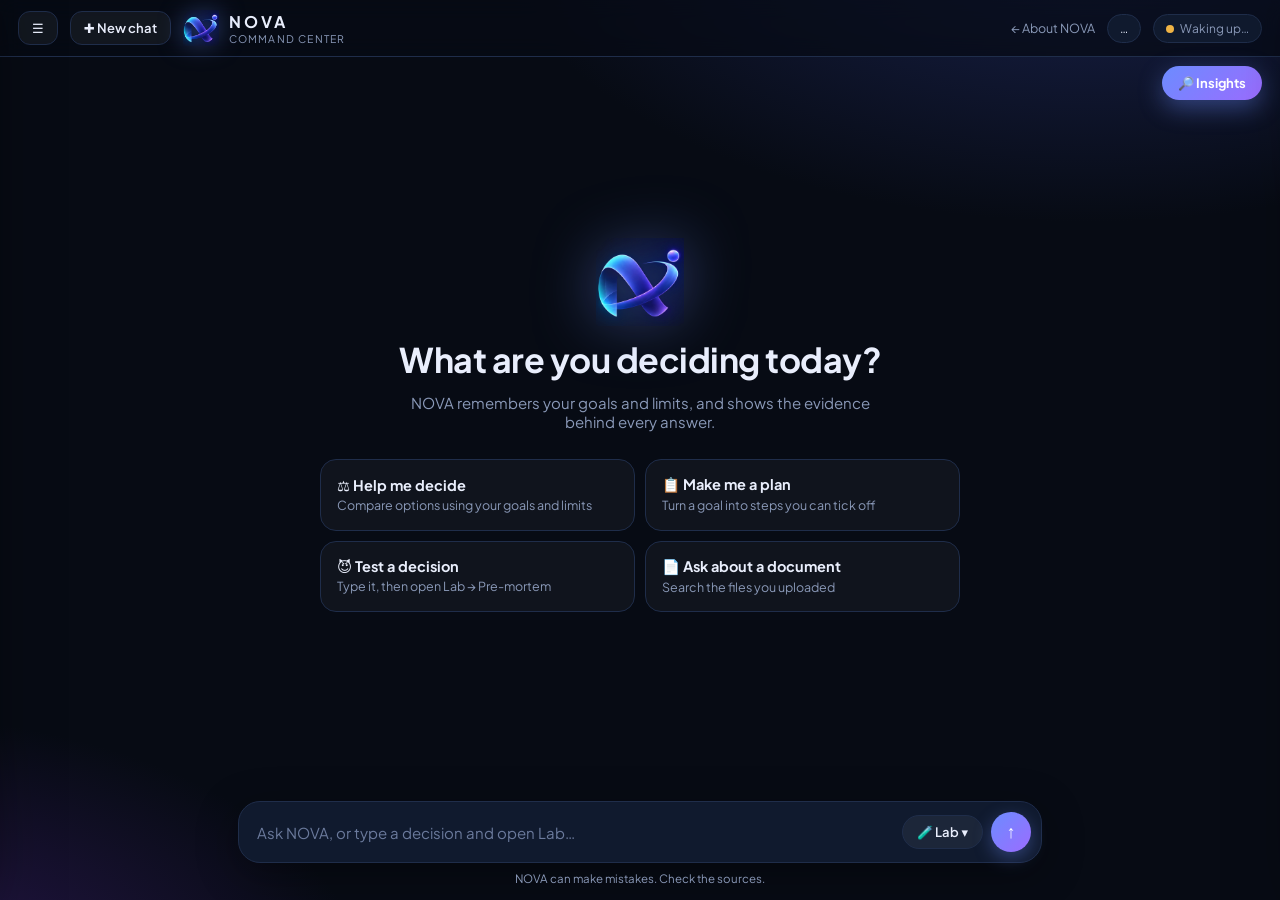
==== frontend/app.html @ 0ac02758 "NOVA v1: landing page, Cockpit, Lab, agent trail, usage meter, demo mode" ====
<!DOCTYPE html>
<html lang="en">
<head>
  <meta charset="UTF-8">
  <meta name="viewport" content="width=device-width, initial-scale=1">
  <title>NOVA</title>
  <link rel="icon" href="favicon.ico" sizes="any">
  <link rel="icon" type="image/png" href="favicon.png">
  <link rel="apple-touch-icon" href="apple-touch-icon.png">
  <link rel="preconnect" href="https://fonts.googleapis.com">
  <link rel="preconnect" href="https://fonts.gstatic.com" crossorigin>
  <link href="https://fonts.googleapis.com/css2?family=Plus+Jakarta+Sans:wght@400;500;600;700;800&display=swap" rel="stylesheet">
  <link rel="stylesheet" href="style.css">
</head>
<body>
<div class="app">

  <header class="topbar">
    <div class="top-left">
      <button class="icon-btn" id="openMemory" type="button" title="Chats and memory">☰</button>
      <button class="icon-btn" id="newChat" type="button" title="Start a new conversation">✚ New chat</button>
      <div class="brand">
        <img class="logo-img" src="nova-logo.png" alt="NOVA logo">
        <div><h1>NOVA</h1><p>Command Center</p></div>
      </div>
    </div>
    <div class="top-right">
      <a class="back-link" href="index.html">← About NOVA</a>
      <span class="user-chip" id="userChip">…</span>
      <span class="status" id="status">Connecting…</span>
    </div>
  </header>

  <button class="insights-pill" id="openInsights" type="button">🔎 Insights</button>

  <div class="grid">

    <aside class="drawer left" id="memoryDrawer">
      <div class="drawer-head"><h3>NOVA</h3><button class="icon-btn" data-close="1" type="button">✕</button></div>
      <div class="mtabs">
        <button class="mtab active" data-menu="chats" type="button">Chats</button>
        <button class="mtab" data-menu="memory" type="button">Memory</button>
      </div>

      <div id="paneChats">
        <button class="new-chat-btn" id="newChat2" type="button">✚ New chat</button>
        <div id="chatList" class="chat-list"></div>
      </div>

      <div id="paneMemory" class="hidden">
        <section class="stats">
          <div class="stat"><span class="stat-icon">🎯</span><div><b id="statGoals">–</b><small>Active goals</small></div></div>
          <div class="stat"><span class="stat-icon">🧭</span><div><b id="statConstraints">–</b><small>Constraints</small></div></div>
          <div class="stat"><span class="stat-icon">⚖️</span><div><b id="statDecisions">–</b><small>Decisions</small></div></div>
          <div class="stat"><span class="stat-icon">📄</span><div><b id="statDocs">–</b><small>Documents</small></div></div>
        </section>
        <div class="block">
          <div class="block-head"><h3>Goals</h3><button class="mini" data-add="goal">+ Add</button></div>
          <div id="goalsList" class="list"></div>
        </div>
        <div class="block">
          <div class="block-head"><h3>Constraints</h3><button class="mini" data-add="constraint">+ Add</button></div>
          <div id="constraintsList" class="list"></div>
        </div>
        <div class="block">
          <div class="block-head">
            <h3>Documents</h3>
            <label class="mini">+ Upload<input type="file" id="file" accept=".txt,.pdf" hidden></label>
          </div>
          <div id="docsList" class="list"></div>
        </div>
      </div>
    </aside>

    <main class="chatpanel">
      <div class="chatwrap">
        <div id="chat" class="chat"></div>
        <div class="empty-state" id="emptyState">
          <img src="nova-logo.png" alt="">
          <h2>What are you deciding today?</h2>
          <p>NOVA remembers your goals and limits, and shows the evidence behind every answer.</p>
          <div class="starters">
            <button class="starter" type="button" data-fill="I'm trying to decide between "><b>⚖️ Help me decide</b><span>Compare options using your goals and limits</span></button>
            <button class="starter" type="button" data-fill="Make me a step-by-step plan to "><b>📋 Make me a plan</b><span>Turn a goal into steps you can tick off</span></button>
            <button class="starter" type="button" data-fill="I'm going to "><b>😈 Test a decision</b><span>Type it, then open Lab → Pre-mortem</span></button>
            <button class="starter" type="button" data-fill="What does my document say about "><b>📄 Ask about a document</b><span>Search the files you uploaded</span></button>
          </div>
        </div>
      </div>

      <div class="dock">
        <div class="usage hidden" id="usage"></div>
        <div class="composer">
          <textarea id="input" rows="1" placeholder="Ask NOVA, or type a decision and open Lab…"></textarea>
          <div class="composer-actions">
            <div class="lab-wrap">
              <button id="labBtn" class="ghost-btn" type="button" title="Think a decision through in a new way">🧪 Lab ▾</button>
              <div id="labMenu" class="lab-menu hidden">
                <button type="button" data-lab="premortem">😈 Pre-mortem<small>Imagine it failed in 6 months, and why</small></button>
                <button type="button" data-lab="flip">🔄 What would change my mind?<small>The 3 facts that could flip the advice</small></button>
                <button type="button" data-lab="voices">🎭 Three voices<small>Optimist, sceptic and planner, then a verdict</small></button>
                <button type="button" data-lab="tenx">⏳ 10-10-10<small>How it looks in 10 minutes, months and years</small></button>
              </div>
            </div>
            <button id="premortem" class="ghost-btn" type="button">Pre-mortem</button>
            <button id="send" type="button" aria-label="Send">↑</button>
          </div>
        </div>
        <div class="dock-note">NOVA can make mistakes. Check the sources.</div>
      </div>
    </main>

    <aside class="drawer right" id="insightsDrawer">
      <div class="drawer-head"><h3>Insights</h3><button class="icon-btn" data-close="1" type="button">✕</button></div>
      <div class="tabs">
        <button class="tab active" data-tab="evidence">Evidence</button>
        <button class="tab" data-tab="timeline">Timeline</button>
        <button class="tab" data-tab="plans">My plans</button>
      </div>
      <div id="tab-evidence" class="tabbody"></div>
      <div id="tab-timeline" class="tabbody hidden"></div>
      <div id="tab-plans" class="tabbody hidden"></div>
    </aside>

  </div>
</div>

<div class="scrim hidden" id="scrim"></div>

<div id="modal" class="modal hidden">
  <div class="modal-card">
    <h3 id="modalTitle"></h3>
    <div id="modalFields"></div>
    <div id="modalError" class="modal-error"></div>
    <div class="modal-actions">
      <button id="modalCancel" class="ghost">Cancel</button>
      <button id="modalSave" class="primary">Save</button>
    </div>
  </div>
</div>

<script src="script.js"></script>
</body>
</html>
---- frontend/style.css ----
:root {
  --bg:#070b14; --bg2:#0d1424; --panel:#101a2e; --panel2:#15213a; --line:#1f2d4a;
  --text:#e9eefc; --muted:#8a99b8; --accent:#6c8cff; --accent2:#9b6cff;
  --good:#3ecf8e; --warn:#f0b445; --bad:#ff6b7a;
  --card:#101a2e; --soft:#15213a; --brand:#6c8cff; --brand2:#9b6cff; --mint:#3ecf8e; --shadow-sm:none;
}
* { box-sizing:border-box; }
html, body { height:100%; }
body {
  margin:0; color:var(--text); font-size:15px;
  font-family:"Plus Jakarta Sans", Inter, system-ui, "Segoe UI", Arial, sans-serif;
  background:
    radial-gradient(1000px 520px at 85% -10%, #1a2350 0%, transparent 60%),
    radial-gradient(900px 500px at -10% 110%, #2a1850 0%, transparent 55%),
    var(--bg);
}
.hidden { display:none !important; }
*::-webkit-scrollbar { width:8px; height:8px; }
*::-webkit-scrollbar-thumb { background:#243356; border-radius:99px; }
*::-webkit-scrollbar-track { background:transparent; }

/* frame */
.app { height:100vh; display:flex; flex-direction:column; }
.grid { flex:1; min-height:0; position:relative; }

/* top bar */
.topbar { display:flex; align-items:center; justify-content:space-between; gap:12px; padding:10px 18px; border-bottom:1px solid var(--line); background:rgba(7,11,20,.7); -webkit-backdrop-filter:blur(10px); backdrop-filter:blur(10px); }
.top-left, .top-right { display:flex; align-items:center; gap:12px; }
.brand { display:flex; gap:10px; align-items:center; }
.logo-img { width:36px; height:36px; object-fit:contain; filter:drop-shadow(0 0 12px rgba(108,140,255,.5)); }
h1 { margin:0; font-size:16px; letter-spacing:3px; }
.brand p { margin:0; font-size:10.5px; color:var(--muted); letter-spacing:1.2px; text-transform:uppercase; }
.icon-btn { background:rgba(255,255,255,.05); border:1px solid var(--line); color:var(--text); border-radius:12px; padding:8px 13px; font:inherit; font-size:13px; font-weight:600; cursor:pointer; }
.icon-btn:hover { border-color:var(--accent); }
.back-link { font-size:12.5px; color:var(--muted); text-decoration:none; }
.back-link:hover { color:var(--text); }
.user-chip, .status { background:var(--panel); border:1px solid var(--line); padding:6px 12px; border-radius:99px; font-size:12px; }
.status { color:var(--muted); }
.status::before { content:""; display:inline-block; width:8px; height:8px; border-radius:50%; background:var(--warn); margin-right:6px; }
.status.ok::before { background:var(--good); box-shadow:0 0 8px var(--good); }
.demo-banner { margin:8px 18px 0; background:rgba(240,180,69,.12); border:1px solid rgba(240,180,69,.4); color:#f0b445; border-radius:12px; padding:7px 14px; font-size:12.5px; text-align:center; }

/* chat column */
.chatpanel { height:100%; display:flex; flex-direction:column; max-width:840px; margin:0 auto; padding:0 18px; }
.chatwrap { position:relative; flex:1; min-height:0; display:flex; flex-direction:column; }
.chat { flex:1; min-height:0; overflow-y:auto; padding:24px 4px 12px; display:flex; flex-direction:column; gap:22px; }
#chat > .msg.bot:first-child { display:none; }

/* welcome screen */
.empty-state { position:absolute; inset:0; display:flex; flex-direction:column; align-items:center; justify-content:center; text-align:center; gap:12px; padding:20px 0; }
.empty-state img { width:88px; filter:drop-shadow(0 0 30px rgba(108,140,255,.55)); }
.empty-state h2 { margin:0; font-size:clamp(24px,3.4vw,34px); letter-spacing:-.5px; }
.empty-state p { margin:0; color:var(--muted); max-width:480px; }
.suggestions { display:grid; grid-template-columns:repeat(3,1fr); gap:10px; width:100%; max-width:720px; margin-top:14px; }
.suggestions button { text-align:left; background:rgba(255,255,255,.04); border:1px solid var(--line); color:var(--text); border-radius:14px; padding:14px 15px; font:inherit; font-size:13.5px; line-height:1.45; cursor:pointer; transition:transform .15s, border-color .15s, background .15s; }
.suggestions button:hover { border-color:var(--accent); background:rgba(108,140,255,.1); transform:translateY(-2px); }

/* messages */
@keyframes pop { from { opacity:0; transform:translateY(6px); } to { opacity:1; transform:none; } }
@keyframes pulse { 50% { opacity:.45; } }
.msg { position:relative; line-height:1.75; font-size:15.5px; animation:pop .25s ease-out; }
.msg.user { align-self:flex-end; max-width:82%; background:rgba(108,140,255,.16); border:1px solid rgba(108,140,255,.3); border-radius:20px 20px 6px 20px; padding:11px 17px; }
.msg.bot { align-self:stretch; padding-left:46px; min-height:34px; }
.msg.bot::before { content:"N"; position:absolute; left:0; top:0; width:32px; height:32px; border-radius:10px; background:linear-gradient(135deg,var(--accent),var(--accent2)); color:#fff; font-weight:800; font-size:14px; display:grid; place-items:center; box-shadow:0 4px 14px rgba(108,140,255,.4); }
.msg.sys { align-self:center; color:var(--muted); font-size:13px; padding:2px 0; animation:none; }
.msg.typing { color:var(--muted); font-style:italic; animation:pulse 1.4s ease-in-out infinite; }
.msg p { margin:0 0 12px; }
.msg p:last-child { margin-bottom:0; }
.msg h4 { margin:18px 0 8px; font-size:15.5px; font-weight:700; color:#b8c8ff; }
.msg ul, .msg ol { margin:6px 0 14px; padding-left:22px; }
.msg li { margin-bottom:6px; }
.msg hr { border:0; border-top:1px solid var(--line); margin:16px 0; }
.cite { font-size:11px; padding:1px 8px; border-radius:99px; background:#1b2a4d; color:#9db4ff; white-space:nowrap; }
.msg-actions { margin-top:12px; }
.msg-sources { margin-top:12px; display:flex; flex-wrap:wrap; gap:6px; }
.chip-btn { font:inherit; font-size:12px; padding:4px 11px; border-radius:99px; background:rgba(255,255,255,.05); border:1px solid var(--line); color:#b9c8ff; cursor:pointer; }
.chip-btn:hover { border-color:var(--accent); }

/* input box */
.dock { padding:8px 0 14px; }
.composer { display:flex; align-items:flex-end; gap:10px; background:var(--panel); border:1px solid var(--line); border-radius:22px; padding:10px 10px 10px 18px; box-shadow:0 10px 40px rgba(0,0,0,.35); transition:border-color .15s; }
.composer:focus-within { border-color:var(--accent); }
.composer textarea { flex:1; resize:none; background:transparent; border:0; outline:none; color:var(--text); font:inherit; font-size:15px; line-height:1.5; padding:8px 0; max-height:160px; }
.composer textarea::placeholder { color:#6b7a9c; }
.composer-actions { display:flex; align-items:center; gap:8px; }
.ghost-btn { background:rgba(255,255,255,.05); color:var(--text); border:1px solid var(--line); border-radius:999px; padding:8px 14px; font:inherit; font-size:13px; font-weight:600; cursor:pointer; }
.ghost-btn:hover { border-color:var(--accent); color:var(--accent); }
.ghost-btn:disabled { opacity:.5; cursor:not-allowed; }
#premortem { display:none; }
#send { width:40px; height:40px; border-radius:50%; border:0; color:#fff; font-size:18px; font-weight:700; background:linear-gradient(135deg,var(--accent),var(--accent2)); cursor:pointer; display:grid; place-items:center; box-shadow:0 6px 18px rgba(108,140,255,.35); }
#send:disabled { opacity:.45; cursor:not-allowed; }
.dock-note { text-align:center; color:var(--muted); font-size:11.5px; margin-top:8px; }

/* lab menu */
.lab-wrap { position:relative; }
.lab-menu { position:absolute; bottom:calc(100% + 12px); right:0; width:290px; background:#0c1426; border:1px solid var(--line); border-radius:14px; padding:6px; box-shadow:0 18px 40px rgba(0,0,0,.5); z-index:5; }
.lab-menu button { display:block; width:100%; text-align:left; background:transparent; border:0; color:var(--text); padding:10px 12px; border-radius:10px; cursor:pointer; font:inherit; font-weight:600; font-size:13.5px; }
.lab-menu button:hover { background:rgba(255,255,255,.07); }
.lab-menu small { display:block; margin-top:2px; color:var(--muted); font-weight:400; font-size:11.5px; }

/* usage meter */
.usage { margin:0 0 8px; padding:10px 14px; border-radius:12px; background:rgba(255,255,255,.04); border:1px solid var(--line); font-size:12.5px; }
.usage-top { display:flex; justify-content:space-between; gap:10px; margin-bottom:8px; color:var(--muted); }
.usage-top b { color:var(--text); }
.usage-top a { color:var(--accent); font-weight:600; }
.usage.empty { border-color:rgba(255,107,122,.5); }
.usage.empty .bar i { background:#ff6b7a; }

/* slide-over panels */
.drawer { position:fixed; top:0; bottom:0; width:min(400px,92vw); z-index:30; background:#0c1426; border:1px solid var(--line); padding:16px; overflow-y:auto; transition:transform .28s ease; box-shadow:0 0 60px rgba(0,0,0,.6); }
.drawer.left { left:0; transform:translateX(-105%); }
.drawer.right { right:0; transform:translateX(105%); }
.drawer.open { transform:none; }
.drawer-head { display:flex; justify-content:space-between; align-items:center; margin-bottom:14px; }
.drawer-head h3 { margin:0; font-size:15px; }
.scrim { position:fixed; inset:0; background:rgba(3,6,14,.65); z-index:20; -webkit-backdrop-filter:blur(2px); backdrop-filter:blur(2px); }

/* memory drawer */
.stats { display:grid; grid-template-columns:1fr 1fr; gap:8px; margin-bottom:18px; }
.stat { display:flex; gap:10px; align-items:center; background:var(--panel2); border:1px solid var(--line); border-radius:12px; padding:10px 12px; }
.stat-icon { font-size:18px; }
.stat b { display:block; font-size:18px; line-height:1.1; }
.stat small { color:var(--muted); font-size:11px; }
.block { margin-bottom:20px; }
.block-head { display:flex; justify-content:space-between; align-items:center; margin-bottom:8px; }
.block-head h3 { margin:0; font-size:12px; text-transform:uppercase; letter-spacing:1.2px; color:var(--muted); }
.mini { font-size:11.5px; color:var(--accent); background:transparent; border:1px solid var(--line); border-radius:8px; padding:3px 9px; cursor:pointer; }
.mini:hover { border-color:var(--accent); }
.mini.wide { width:100%; margin-bottom:10px; padding:8px; }
.mini:disabled { opacity:.5; cursor:not-allowed; }
.list { display:flex; flex-direction:column; gap:7px; }
.item { background:var(--panel2); border:1px solid var(--line); border-radius:10px; padding:9px 11px; font-size:13px; line-height:1.4; }
.item small { display:block; color:var(--muted); font-size:11.5px; margin-top:2px; }
.tag { display:inline-block; font-size:10.5px; padding:1px 7px; border-radius:99px; background:#1b2a4d; color:#a9b9e6; margin-right:6px; text-transform:uppercase; letter-spacing:.6px; }
.empty { color:var(--muted); font-size:12.5px; padding:4px 2px 8px; line-height:1.5; }

/* insights drawer */
.tabs { display:flex; gap:6px; margin-bottom:12px; }
.tab { flex:1; background:transparent; border:1px solid var(--line); color:var(--muted); border-radius:10px; padding:7px 6px; font:inherit; font-size:12px; cursor:pointer; }
.tab.active { background:var(--panel2); color:var(--text); border-color:var(--accent); }
.card { background:var(--panel2); border:1px solid var(--line); border-left:3px solid var(--accent2); border-radius:12px; padding:10px 12px; margin-bottom:9px; font-size:12.5px; line-height:1.5; }
.card h5 { margin:0 0 5px; font-size:12px; color:#a9bcff; display:flex; justify-content:space-between; gap:8px; }
.card p { margin:0 0 6px; color:#c9d3ec; }
.meta { color:var(--muted); font-size:11px; font-weight:400; }
.card h5 .meta { white-space:nowrap; }
.card.good { border-left-color:var(--good); }
.card.bad { border-left-color:var(--bad); }
.card.pending { border-left-color:var(--warn); }
.badge { font-size:10.5px; padding:2px 8px; border-radius:99px; border:1px solid var(--line); white-space:nowrap; height:fit-content; }
.badge.good { color:var(--good); border-color:rgba(62,207,142,.4); }
.badge.bad { color:var(--bad); border-color:rgba(255,107,122,.4); }
.badge.warn { color:var(--warn); border-color:rgba(240,180,69,.4); }
details.also { margin-top:10px; }
details.also summary { cursor:pointer; color:var(--muted); font-size:12px; padding:6px 2px; }
.mini-stats { display:grid; grid-template-columns:repeat(4,1fr); gap:8px; margin:8px 0 10px; text-align:center; }
.mini-stats b { display:block; font-size:18px; }
.mini-stats small { color:var(--muted); font-size:11px; }

/* plans */
.progress-card { background:var(--soft); border:1px solid var(--line); border-radius:12px; padding:11px 13px; margin-bottom:12px; }
.progress-top { display:flex; justify-content:space-between; font-size:12.5px; margin-bottom:8px; }
.progress-top span { color:var(--accent); font-weight:700; }
.bar { height:8px; background:#1f2d4a; border-radius:99px; overflow:hidden; }
.bar i { display:block; height:100%; background:linear-gradient(90deg,var(--brand),var(--mint)); border-radius:99px; transition:width .4s ease; }
.plan { background:var(--card); border:1px solid var(--line); border-radius:14px; padding:12px 13px; margin-bottom:12px; }
.plan.complete { border-color:rgba(62,207,142,.45); }
.plan h5 { margin:0 0 2px; font-size:13px; display:flex; justify-content:space-between; gap:8px; }
.plan .sub { color:var(--muted); font-size:11.5px; margin-bottom:9px; line-height:1.4; }
.task { display:flex; gap:9px; align-items:flex-start; padding:7px 2px; font-size:12.5px; line-height:1.45; cursor:pointer; border-top:1px dashed var(--line); }
.task input { margin-top:3px; accent-color:var(--brand); width:15px; height:15px; flex:none; cursor:pointer; }
.task.done span { color:var(--muted); text-decoration:line-through; }

/* forms */
.modal { position:fixed; inset:0; background:rgba(3,6,14,.72); display:grid; place-items:center; z-index:50; }
.modal-card { width:min(440px,92vw); background:var(--panel); border:1px solid var(--line); border-radius:16px; padding:20px; }
.modal-card h3 { margin:0 0 14px; }
.field { display:block; margin-bottom:12px; }
.field span { display:block; font-size:12px; color:var(--muted); margin-bottom:5px; }
.field input, .field textarea, .field select { width:100%; background:var(--bg2); color:var(--text); border:1px solid var(--line); border-radius:10px; padding:10px 12px; font:inherit; }
.field input:focus, .field textarea:focus, .field select:focus { outline:none; border-color:var(--accent); }
.modal-error { color:var(--bad); font-size:12.5px; min-height:18px; margin-bottom:8px; }
.modal-actions { display:flex; justify-content:flex-end; gap:10px; }
.ghost { background:transparent; color:var(--muted); border:1px solid var(--line); border-radius:10px; padding:9px 16px; font:inherit; cursor:pointer; }
.primary { background:linear-gradient(135deg,var(--accent),var(--accent2)); color:#fff; border:0; border-radius:10px; padding:9px 18px; font:inherit; font-weight:600; cursor:pointer; }
.primary:disabled { opacity:.6; cursor:not-allowed; }

/* public demo mode */
body.demo [data-add], body.demo label.mini, body.demo [data-saveplan], body.demo [data-outcome] { display:none !important; }
body.demo .task { pointer-events:none; }

/* small screens */
@media (max-width:760px) {
  .suggestions { grid-template-columns:1fr; }
  .back-link, .user-chip { display:none; }
  .msg.user { max-width:92%; }
}
/* floating Insights button, wider Insights panel */
.insights-pill { position:fixed; top:66px; right:18px; z-index:15; background:linear-gradient(135deg,var(--accent),var(--accent2)); color:#fff; border:0; border-radius:999px; padding:9px 16px; font:inherit; font-size:13px; font-weight:700; cursor:pointer; box-shadow:0 8px 24px rgba(108,140,255,.4); transition:transform .15s; }
.insights-pill:hover { transform:translateY(-1px); }
.drawer.right { width:min(580px,95vw); }
.demo-banner { margin-right:150px; }

/* chats and memory menu */
.mtabs { display:flex; gap:6px; margin-bottom:14px; }
.mtab { flex:1; background:transparent; border:1px solid var(--line); color:var(--muted); border-radius:10px; padding:8px 6px; font:inherit; font-size:13px; font-weight:600; cursor:pointer; }
.mtab.active { background:var(--panel2); color:var(--text); border-color:var(--accent); }
.new-chat-btn { width:100%; padding:11px; border-radius:12px; border:1px dashed var(--accent); background:rgba(108,140,255,.08); color:var(--text); font:inherit; font-weight:700; cursor:pointer; margin-bottom:12px; }
.new-chat-btn:hover { background:rgba(108,140,255,.18); }
.chat-list { display:flex; flex-direction:column; gap:6px; }
.chat-item { display:grid; grid-template-columns:1fr auto auto; align-items:center; gap:8px; padding:10px 12px; border-radius:12px; border:1px solid transparent; cursor:pointer; background:rgba(255,255,255,.03); }
.chat-item:hover { border-color:var(--line); background:rgba(255,255,255,.06); }
.chat-item.active { border-color:var(--accent); }
.chat-title { font-size:13.5px; white-space:nowrap; overflow:hidden; text-overflow:ellipsis; }
.chat-item small { color:var(--muted); font-size:11px; }
.chat-del { background:transparent; border:0; cursor:pointer; opacity:.5; font-size:13px; }
.chat-del:hover { opacity:1; }

/* starter cards */
.starters { display:grid; grid-template-columns:repeat(2,1fr); gap:10px; width:100%; max-width:640px; margin-top:16px; }
.starter { text-align:left; background:rgba(255,255,255,.04); border:1px solid var(--line); color:var(--text); border-radius:16px; padding:15px 16px; font:inherit; cursor:pointer; transition:transform .15s, border-color .15s, background .15s; }
.starter b { display:block; font-size:14.5px; margin-bottom:3px; }
.starter span { display:block; font-size:12.5px; color:var(--muted); line-height:1.4; }
.starter:hover { border-color:var(--accent); background:rgba(108,140,255,.1); transform:translateY(-2px); }

@media (max-width:760px) {
  .starters { grid-template-columns:1fr; }
  .insights-pill { top:auto; bottom:118px; right:14px; }
  .demo-banner { margin-right:18px; }
}
/* chat menu */
.chat-more { background:transparent; border:0; color:var(--muted); font-size:18px; line-height:1; cursor:pointer; padding:0 6px; border-radius:6px; }
.chat-more:hover { color:var(--text); background:rgba(255,255,255,.08); }
.chat-menu { position:fixed; z-index:60; width:170px; background:#0c1426; border:1px solid var(--line); border-radius:12px; padding:5px; box-shadow:0 14px 34px rgba(0,0,0,.55); }
.chat-menu button { display:block; width:100%; text-align:left; background:transparent; border:0; color:var(--text); padding:9px 11px; border-radius:8px; font:inherit; font-size:13px; cursor:pointer; }
.chat-menu button:hover { background:rgba(255,255,255,.07); }
.chat-menu button.danger { color:#ff8f9c; }
.chat-rename { width:100%; background:var(--bg2); color:var(--text); border:1px solid var(--accent); border-radius:8px; padding:5px 8px; font:inherit; font-size:13.5px; outline:none; }
/* decision cockpit */
.ck-item { border-top:1px dashed var(--line); padding:10px 0; font-size:12.5px; }
.ck-item.confirmed .ck-text { color:var(--good); }
.ck-item.refuted .ck-text { color:var(--bad); text-decoration:line-through; }
.ck-top { display:flex; gap:8px; align-items:flex-start; margin-bottom:4px; }
.ck-text { line-height:1.45; }
.ck-conf { display:block; margin:6px 0; color:var(--muted); }
.ck-conf select, .ck-note { background:var(--bg2); color:var(--text); border:1px solid var(--line); border-radius:8px; padding:4px 8px; font:inherit; font-size:12px; }
.ck-note { width:100%; margin:6px 0; }
.ck-actions { display:flex; flex-wrap:wrap; gap:6px; margin-top:6px; }
.ck-verdict { margin:10px 0; padding:10px 12px; border-radius:10px; background:rgba(108,140,255,.08); border:1px solid var(--line); font-size:12.5px; line-height:1.55; }
.ck-verdict p { margin:0 0 6px; }
/* messages must never shrink, so long answers can't overlap */
.chat > .msg { flex-shrink:0; }
/* scroll bar at the edge of the window, chat stays centred */
.chatpanel { max-width:none; padding:0; }
.chat { padding:24px max(18px, calc((100% - 840px) / 2)) 12px; }
.dock { width:100%; max-width:840px; margin:0 auto; padding:8px 18px 14px; }
/* agent trail */
.trail { margin-top:12px; font-size:12.5px; }
.trail summary { cursor:pointer; color:var(--muted); padding:4px 0; }
.trail summary:hover { color:var(--text); }
.trail-row { display:grid; grid-template-columns:26px 1fr; gap:8px; padding:7px 0; border-top:1px dashed var(--line); line-height:1.5; }
.trail-row span { color:var(--muted); }
.trail-row b { color:var(--text); }
.trail-row.good b { color:var(--good); }
.trail-row.warn b { color:var(--warn); }
/* demo only: hint about the sample profile */
.demo-hint { margin-top:14px; padding:12px 16px; border-radius:14px; background:rgba(108,140,255,.08); border:1px solid var(--line); font-size:13px; line-height:1.5; color:var(--muted); max-width:640px; }
.demo-hint b { color:var(--text); }
.demo-hint-actions { display:flex; flex-wrap:wrap; gap:8px; justify-content:center; margin-top:10px; }
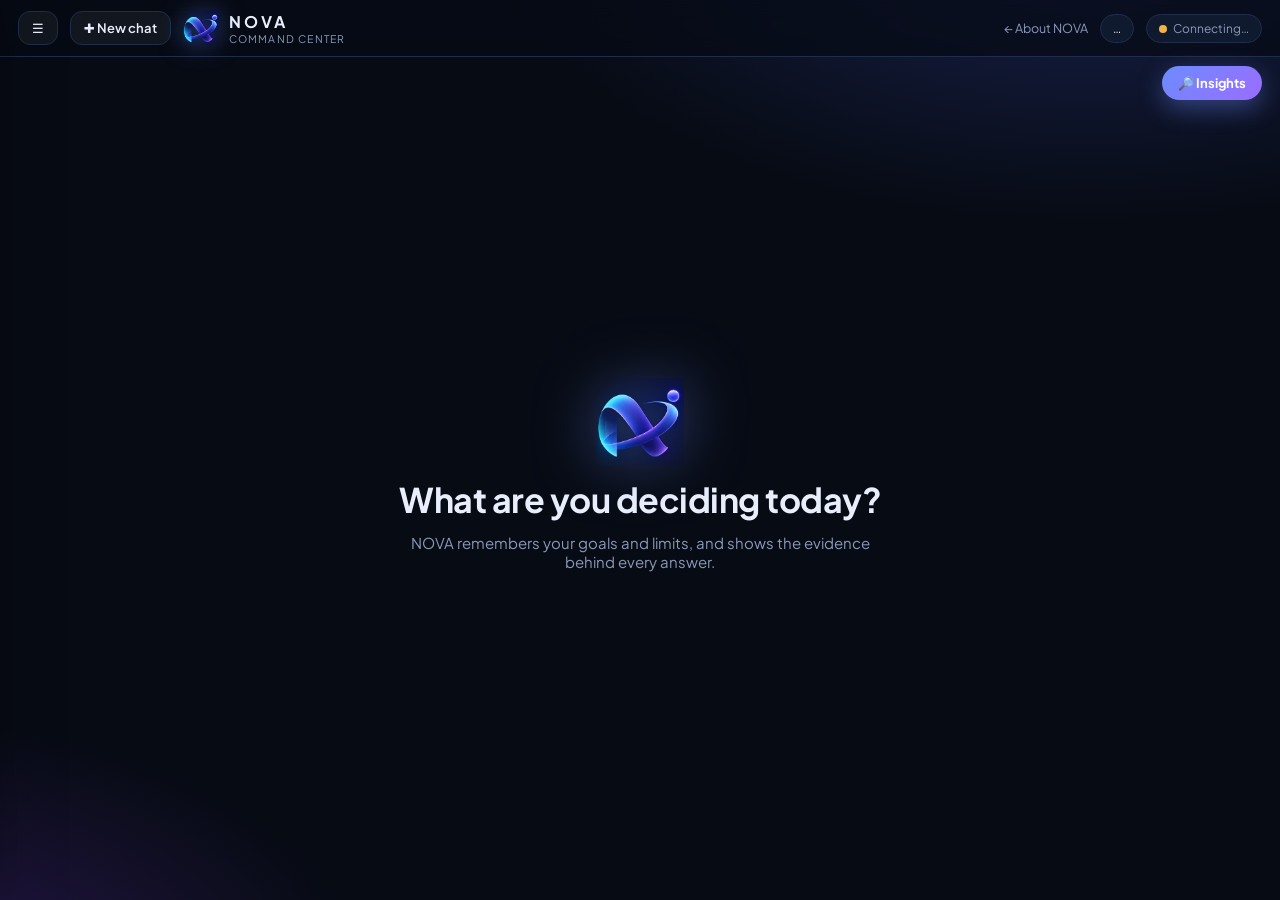
==== commit fd6320b9: "Phone top bar and Insights button" ====
--- a/frontend/app.html
+++ b/frontend/app.html
@@ -27,11 +27,10 @@
     <div class="top-right">
       <a class="back-link" href="index.html">← About NOVA</a>
       <span class="user-chip" id="userChip">…</span>
+      <button class="insights-pill" id="openInsights" type="button">🔎 Insights</button>
       <span class="status" id="status">Connecting…</span>
     </div>
   </header>
-
-  <button class="insights-pill" id="openInsights" type="button">🔎 Insights</button>
 
   <div class="grid">
 
@@ -78,67 +77,4 @@
         <div class="empty-state" id="emptyState">
           <img src="nova-logo.png" alt="">
           <h2>What are you deciding today?</h2>
-          <p>NOVA remembers your goals and limits, and shows the evidence behind every answer.</p>
-          <div class="starters">
-            <button class="starter" type="button" data-fill="I'm trying to decide between "><b>⚖️ Help me decide</b><span>Compare options using your goals and limits</span></button>
-            <button class="starter" type="button" data-fill="Make me a step-by-step plan to "><b>📋 Make me a plan</b><span>Turn a goal into steps you can tick off</span></button>
-            <button class="starter" type="button" data-fill="I'm going to "><b>😈 Test a decision</b><span>Type it, then open Lab → Pre-mortem</span></button>
-            <button class="starter" type="button" data-fill="What does my document say about "><b>📄 Ask about a document</b><span>Search the files you uploaded</span></button>
-          </div>
-        </div>
-      </div>
-
-      <div class="dock">
-        <div class="usage hidden" id="usage"></div>
-        <div class="composer">
-          <textarea id="input" rows="1" placeholder="Ask NOVA, or type a decision and open Lab…"></textarea>
-          <div class="composer-actions">
-            <div class="lab-wrap">
-              <button id="labBtn" class="ghost-btn" type="button" title="Think a decision through in a new way">🧪 Lab ▾</button>
-              <div id="labMenu" class="lab-menu hidden">
-                <button type="button" data-lab="premortem">😈 Pre-mortem<small>Imagine it failed in 6 months, and why</small></button>
-                <button type="button" data-lab="flip">🔄 What would change my mind?<small>The 3 facts that could flip the advice</small></button>
-                <button type="button" data-lab="voices">🎭 Three voices<small>Optimist, sceptic and planner, then a verdict</small></button>
-                <button type="button" data-lab="tenx">⏳ 10-10-10<small>How it looks in 10 minutes, months and years</small></button>
-              </div>
-            </div>
-            <button id="premortem" class="ghost-btn" type="button">Pre-mortem</button>
-            <button id="send" type="button" aria-label="Send">↑</button>
-          </div>
-        </div>
-        <div class="dock-note">NOVA can make mistakes. Check the sources.</div>
-      </div>
-    </main>
-
-    <aside class="drawer right" id="insightsDrawer">
-      <div class="drawer-head"><h3>Insights</h3><button class="icon-btn" data-close="1" type="button">✕</button></div>
-      <div class="tabs">
-        <button class="tab active" data-tab="evidence">Evidence</button>
-        <button class="tab" data-tab="timeline">Timeline</button>
-        <button class="tab" data-tab="plans">My plans</button>
-      </div>
-      <div id="tab-evidence" class="tabbody"></div>
-      <div id="tab-timeline" class="tabbody hidden"></div>
-      <div id="tab-plans" class="tabbody hidden"></div>
-    </aside>
-
-  </div>
-</div>
-
-<div class="scrim hidden" id="scrim"></div>
-
-<div id="modal" class="modal hidden">
-  <div class="modal-card">
-    <h3 id="modalTitle"></h3>
-    <div id="modalFields"></div>
-    <div id="modalError" class="modal-error"></div>
-    <div class="modal-actions">
-      <button id="modalCancel" class="ghost">Cancel</button>
-      <button id="modalSave" class="primary">Save</button>
-    </div>
-  </div>
-</div>
-
-<script src="script.js"></script>
-</body>
-</html>+          <p>NOVA remembers your goals and limits, and shows the evidence behind every answer.</p>
--- a/frontend/style.css
+++ b/frontend/style.css
@@ -265,4 +265,171 @@
 /* demo only: hint about the sample profile */
 .demo-hint { margin-top:14px; padding:12px 16px; border-radius:14px; background:rgba(108,140,255,.08); border:1px solid var(--line); font-size:13px; line-height:1.5; color:var(--muted); max-width:640px; }
 .demo-hint b { color:var(--text); }
-.demo-hint-actions { display:flex; flex-wrap:wrap; gap:8px; justify-content:center; margin-top:10px; }+.demo-hint-actions { display:flex; flex-wrap:wrap; gap:8px; justify-content:center; margin-top:10px; }
+/* short screens: the welcome screen scrolls instead of overlapping the banner and the input box */
+.empty-state { overflow-y:auto; justify-content:flex-start; padding:12px 0 20px; }
+.empty-state::before, .empty-state::after { content:""; flex:1 1 0; min-height:0; }
+@media (max-height:760px) {
+  .empty-state img { width:56px; }
+  .empty-state h2 { font-size:24px; }
+  .empty-state p { font-size:13.5px; }
+  .starter { padding:10px 14px; }
+  .starter span { display:none; }
+  .demo-hint { margin-top:6px; padding:10px 14px; font-size:12px; }
+}
+.wake-note { margin-top:10px; font-size:12.5px; color:var(--warn); text-align:center; max-width:520px; }
+/* ---------- Phone compact fit ---------- */
+@media (max-width: 600px) {
+  /* orange demo banner: smaller and tighter */
+  .demo-banner {
+    font-size: 11px;
+    line-height: 1.35;
+    padding: 7px 10px;
+    margin: 6px 10px;
+  }
+
+  /* welcome screen: tighter heading */
+  .empty-state h1,
+  .empty-state h2 {
+    font-size: 20px;
+    margin: 6px 0;
+  }
+  .empty-state p {
+    font-size: 12px;
+    margin: 0 0 8px;
+  }
+
+  /* four starter cards in a 2 x 2 grid instead of four tall rows */
+  .starters {
+    display: grid;
+    grid-template-columns: 1fr 1fr;
+    gap: 8px;
+    padding: 0 10px;
+  }
+  .starter {
+    padding: 10px;
+    font-size: 13px;
+    min-height: 0;
+  }
+
+  /* sample-profile box: smaller text, buttons side by side */
+  .demo-hint {
+    font-size: 11.5px;
+    line-height: 1.4;
+    padding: 10px;
+    margin: 8px 10px;
+  }
+  .demo-hint-actions {
+    display: flex;
+    gap: 6px;
+    flex-wrap: wrap;
+    margin-top: 6px;
+  }
+  .demo-hint-actions .chip-btn {
+    font-size: 11.5px;
+    padding: 6px 10px;
+  }
+
+  /* message box stays tidy at the bottom */
+  .dock {
+    padding: 6px 10px 10px;
+  }
+}
+/* ---------- Phone: fixed top bar, compact header, pill off the text ---------- */
+@media (max-width: 600px) {
+  /* only the chat area scrolls, not the whole page */
+  html, body {
+    height: 100%;
+    overflow: hidden;
+  }
+  .app {
+    height: 100dvh;
+    display: flex;
+    flex-direction: column;
+    overflow: hidden;
+  }
+  .grid {
+    flex: 1;
+    min-height: 0;
+  }
+  .chatpanel {
+    height: 100%;
+    min-height: 0;
+  }
+  .chatwrap {
+    flex: 1;
+    min-height: 0;
+    overflow: hidden;
+  }
+
+  /* slim top bar */
+  .topbar {
+    padding: 8px 10px;
+    gap: 6px;
+  }
+  .top-left {
+    gap: 8px;
+    min-width: 0;
+  }
+  .top-right {
+    gap: 6px;
+    flex-shrink: 0;
+  }
+  .icon-btn {
+    white-space: nowrap;
+    padding: 6px 10px;
+    font-size: 12px;
+  }
+  .brand {
+    gap: 6px;
+    min-width: 0;
+  }
+  .logo-img {
+    width: 30px;
+    height: 30px;
+  }
+  .brand h1 {
+    font-size: 14px;
+    letter-spacing: 0.12em;
+    margin: 0;
+  }
+  .brand p {
+    display: none;
+  }
+  .status {
+    font-size: 11px;
+    padding: 5px 9px;
+    white-space: nowrap;
+  }
+
+  /* Insights button: smaller, and the page leaves room so it never covers text */
+  .insights-pill {
+    bottom: 92px;
+    right: 10px;
+    padding: 7px 12px;
+    font-size: 11.5px;
+  }
+  .empty-state {
+    padding-bottom: 64px;
+  }
+
+  /* Lab menu stays inside the screen */
+  .lab-menu {
+    max-width: calc(100vw - 24px);
+  }
+}
+/* ---------- Phone: Insights lives in the top bar ---------- */
+@media (max-width: 600px) {
+  .top-right .insights-pill {
+    position: static;
+    padding: 6px 10px;
+    font-size: 11.5px;
+    box-shadow: none;
+  }
+  .brand h1 {
+    display: none;
+  }
+  .empty-state {
+    padding-bottom: 12px;
+  }
+}
